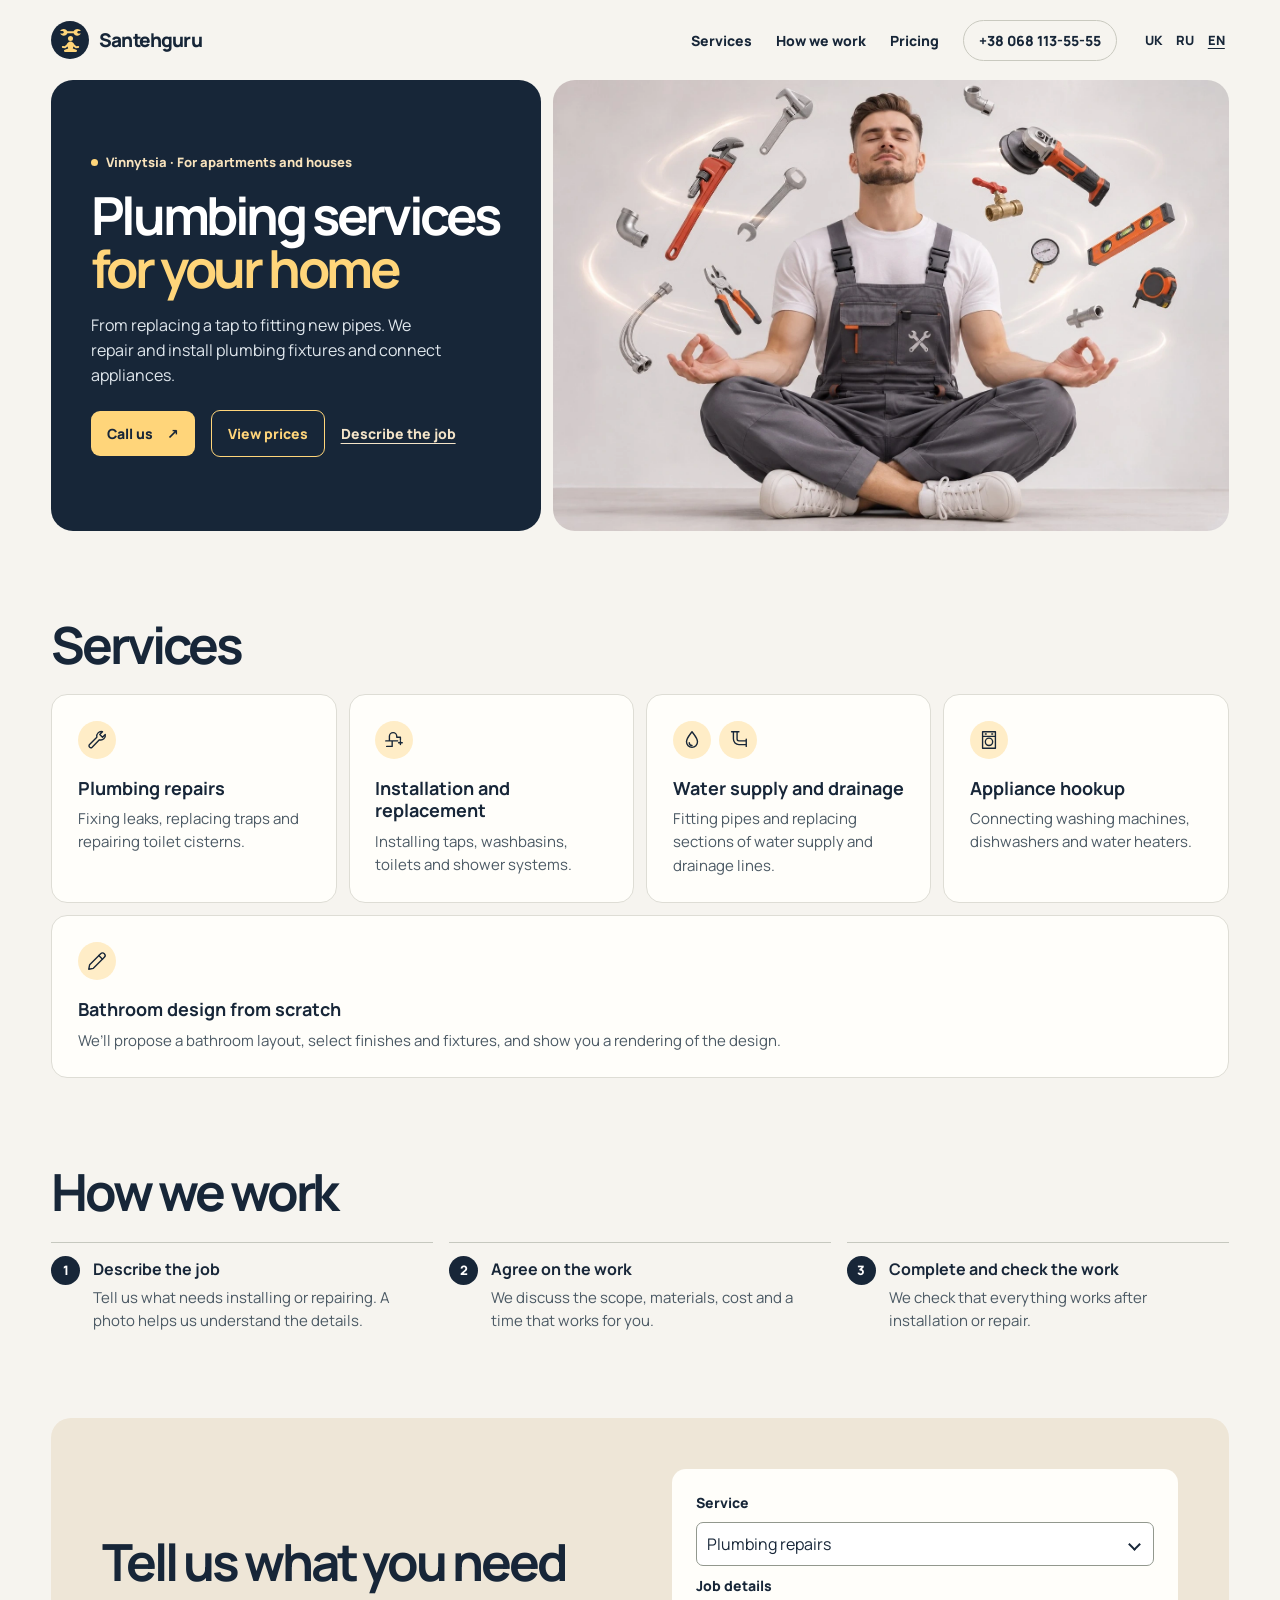
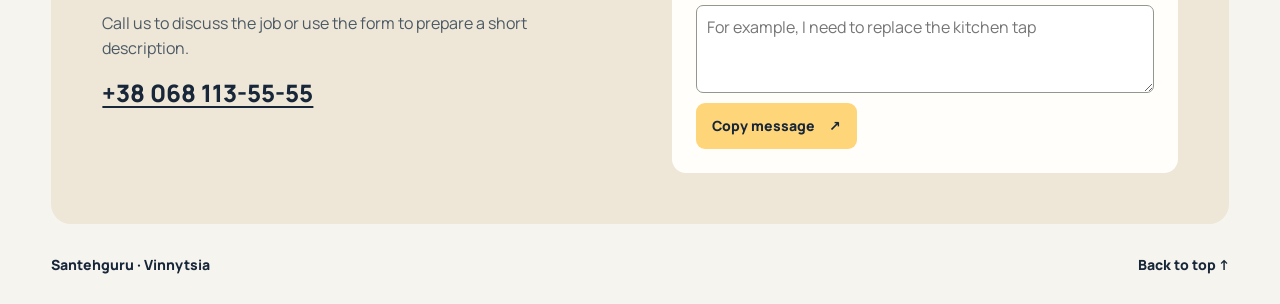
==== en/index.html @ f7ec122c "Create index.html" ====
<!doctype html>
<html lang="en">
<head>
<meta charset="utf-8">
<meta name="viewport" content="width=device-width, initial-scale=1">
<title>Santehguru — Plumbing services</title>
<meta name="description" content="Santehguru — Plumbing repairs, installation and replacement in Vinnytsia.">
<link rel="stylesheet" href="../style.css">
<script src="../app.js" defer></script>
</head>
<body>
<header class="wrap nav">
<a class="brand" href="#" aria-label="Santehguru, back to top"><span class="mark" aria-hidden="true"><svg width="27" height="27" viewBox="0 0 28 28" fill="currentColor" focusable="false"><path d="M7 2c1.8 0 3.2 1 3.8 2.5h6.4C17.8 3 19.2 2 21 2c1.7 0 3.1.9 3.8 2.2h-3l-1 1.3 1 1.3h3C24.1 8.1 22.7 9 21 9c-1.8 0-3.2-1-3.8-2.5h-6.4C10.2 8 8.8 9 7 9c-1.7 0-3.1-.9-3.8-2.2h3l1-1.3-1-1.3h-3C3.9 2.9 5.3 2 7 2Z"/><circle cx="14" cy="12" r="2.6"/><path d="M14 15c2 0 3 1.4 4 3.2l2 1.7 1.9-.2a1 1 0 1 1 .2 2l-2.7.3-2.4-1.7-.6 1.9 3.5 1.5c1.5.6 1 2.3-.5 2.3H8.6c-1.5 0-2-1.7-.5-2.3l3.5-1.5-.6-1.9L8.6 22l-2.7-.3a1 1 0 1 1 .2-2l1.9.2 2-1.7c1-1.8 2-3.2 4-3.2Z"/></svg></span> Santehguru</a>
<nav aria-label="Navigation"><a href="#services">Services</a><a href="#process">How we work</a><a href="../en/price.html">Pricing</a><a class="nav-button" href="tel:+380681135555">+38 068 113-55-55</a><span class="language-links" role="group" aria-label="Language"><a href="../index.html" hreflang="uk" lang="uk" aria-label="Українська">UK</a><a href="../ru/index.html" hreflang="ru" lang="ru" aria-label="Русский">RU</a><a href="../en/index.html" hreflang="en" lang="en" aria-label="English" aria-current="page">EN</a></span></nav>
</header>
<main class="wrap">
<section class="hero">
<div class="hero-copy">
<p class="eyebrow"><span aria-hidden="true"></span> Vinnytsia · For apartments and houses</p>
<h1>Plumbing services <em>for your home</em></h1>
<p class="intro">From replacing a tap to fitting new pipes. We repair and install plumbing fixtures and connect appliances.</p>
<div class="actions"><a class="button" href="tel:+380681135555">Call us <span aria-hidden="true">↗</span></a><a class="button price-link" href="../en/price.html">View prices</a><a class="draft-link" href="#request">Describe the job</a></div>
</div>
<div class="hero-image"><img src="../hero-background-fixed.webp" width="1536" height="1024" alt="A plumber meditates surrounded by plumbing tools"><img class="floating-tool" src="../hero-object-1.webp" alt="" width="145" height="170" style="left:30.013021%;top:0.976562%;width:9.440104%;--float-duration:5.0s;--float-delay:-0.00s"><img class="floating-tool" src="../hero-object-2-fixed.webp" alt="" width="219" height="327" style="left:15.364583%;top:10.644531%;width:14.257812%;--float-duration:5.55s;--float-delay:-0.73s"><img class="floating-tool" src="../hero-object-3-restored.webp" alt="" width="183" height="192" style="left:26.497396%;top:18.164062%;width:11.914062%;--float-duration:6.1s;--float-delay:-1.46s"><img class="floating-tool" src="../hero-object-4.webp" alt="" width="97" height="109" style="left:8.528646%;top:27.539062%;width:6.315104%;--float-duration:6.65s;--float-delay:-2.19s"><img class="floating-tool" src="../hero-object-5.webp" alt="" width="87" height="87" style="left:60.221354%;top:0.292969%;width:5.664062%;--float-duration:5.0s;--float-delay:-2.92s"><img class="floating-tool" src="../hero-object-6.webp" alt="" width="279" height="208" style="left:65.234375%;top:8.789062%;width:18.164062%;--float-duration:5.55s;--float-delay:-3.65s"><img class="floating-tool" src="../hero-object-7.webp" alt="" width="141" height="123" style="left:61.263021%;top:20.605469%;width:9.179688%;--float-duration:6.1s;--float-delay:-4.38s"><img class="floating-tool" src="../hero-object-8.webp" alt="" width="90" height="119" style="left:69.791667%;top:34.375000%;width:5.859375%;--float-duration:6.65s;--float-delay:-0.11s"><img class="floating-tool" src="../hero-object-9.webp" alt="" width="219" height="167" style="left:78.320312%;top:26.269531%;width:14.257812%;--float-duration:5.0s;--float-delay:-0.84s"><img class="floating-tool" src="../hero-object-10.webp" alt="" width="122" height="116" style="left:85.026042%;top:40.625000%;width:7.942708%;--float-duration:5.55s;--float-delay:-1.57s"><img class="floating-tool" src="../hero-object-11.webp" alt="" width="113" height="74" style="left:75.195312%;top:48.437500%;width:7.356771%;--float-duration:6.1s;--float-delay:-2.30s"><img class="floating-tool" src="../hero-object-12.webp" alt="" width="151" height="180" style="left:21.679688%;top:40.039062%;width:9.830729%;--float-duration:6.65s;--float-delay:-3.03s"><img class="floating-tool" src="../hero-object-13.webp" alt="" width="135" height="228" style="left:9.375000%;top:44.042969%;width:8.789062%;--float-duration:5.0s;--float-delay:-3.76s"></div>
</section>
<section id="services" class="services">
<h2>Services</h2>
<div class="cards">
<article><span aria-hidden="true"><svg width="22" height="22" viewBox="0 0 24 24" fill="none" stroke="currentColor" stroke-width="1.5" stroke-linecap="round" stroke-linejoin="round"><path d="M21 6a5 5 0 0 1-6.4 5.8l-7.9 8a2 2 0 0 1-2.8-2.9l7.9-7.9A5 5 0 0 1 18 3l-3 3 3 3z"/></svg></span><h3>Plumbing repairs</h3><p>Fixing leaks, replacing traps and repairing toilet cisterns.</p></article>
<article><span aria-hidden="true"><svg width="22" height="22" viewBox="0 0 24 24" fill="none" stroke="currentColor" stroke-width="1.5" stroke-linecap="round" stroke-linejoin="round"><path d="M3 13h13m-9 0V8a4 4 0 0 1 8 0v1h4v3m-9 1v6H4m13-4h4m-2-2v4"/></svg></span><h3>Installation and replacement</h3><p>Installing taps, washbasins, toilets and shower systems.</p></article>
<article><div class="service-icons" aria-hidden="true"><span aria-hidden="true"><svg width="22" height="22" viewBox="0 0 24 24" fill="none" stroke="currentColor" stroke-width="1.5" stroke-linecap="round" stroke-linejoin="round"><path d="M12 3c-3 4-6 7.1-6 11a6 6 0 0 0 12 0c0-3.9-3-7-6-11zM9 15a3 3 0 0 0 3 3"/></svg></span><span><svg width="22" height="22" viewBox="0 0 24 24" fill="none" stroke="currentColor" stroke-width="1.5" stroke-linecap="round" stroke-linejoin="round"><path d="M7 3v8a6 6 0 0 0 6 6h8m-10-14v8a2 2 0 0 0 2 2h8M5 3h8m8 8v8"/></svg></span></div><h3>Water supply and drainage</h3><p>Fitting pipes and replacing sections of water supply and drainage lines.</p></article>
<article><span aria-hidden="true"><svg width="22" height="22" viewBox="0 0 24 24" fill="none" stroke="currentColor" stroke-width="1.5" stroke-linecap="round" stroke-linejoin="round"><path d="M5 3h14v18H5zM5 8h14M8 5.5h1m6 0h1M16 14a4 4 0 1 1-8 0 4 4 0 0 1 8 0z"/></svg></span><h3>Appliance hookup</h3><p>Connecting washing machines, dishwashers and water heaters.</p></article>
<article class="design-service"><span aria-hidden="true"><svg width="22" height="22" viewBox="0 0 24 24" fill="none" stroke="currentColor" stroke-width="1.5" stroke-linecap="round" stroke-linejoin="round"><path d="m4 16-1 5 5-1L20 8a2.8 2.8 0 0 0-4-4L4 16Z"/><path d="m14 6 4 4"/></svg></span><h3>Bathroom design from scratch</h3><p>We’ll propose a bathroom layout, select finishes and fixtures, and show you a rendering of the design.</p></article>
</div>
</section>
<section id="process" class="process">
<h2>How we work</h2>
<ol>
<li><strong>Describe the job</strong><p>Tell us what needs installing or repairing. A photo helps us understand the details.</p></li>
<li><strong>Agree on the work</strong><p>We discuss the scope, materials, cost and a time that works for you.</p></li>
<li><strong>Complete and check the work</strong><p>We check that everything works after installation or repair.</p></li>
</ol>
</section>
<section id="request" class="request">
<div><h2>Tell us what you need</h2><p>Call us to discuss the job or use the form to prepare a short description.</p><a class="contact" href="tel:+380681135555">+38 068 113-55-55</a></div>
<form id="draft">
<label for="service">Service</label>
<select id="service"><option>Plumbing repairs</option><option>Installation and replacement</option><option>Water supply and drainage</option><option>Appliance hookup</option><option>Bathroom design from scratch</option><option>Other</option></select>
<label for="details">Job details</label>
<textarea id="details" required rows="3" maxlength="1500" placeholder="For example, I need to replace the kitchen tap"></textarea>
<button class="button" type="submit">Copy message <span aria-hidden="true">↗</span></button>
<p id="status" role="status"></p>
<textarea id="manual" rows="4" readonly aria-label="Prepared message" hidden></textarea>
</form>
</section>
</main>
<footer class="wrap">Santehguru · Vinnytsia <a href="#">Back to top ↑</a></footer>
</body>
</html>
---- style.css ----
@import url('https://fonts.googleapis.com/css2?family=Manrope:wght@400;500;600;700;800&display=swap');

:root {
  font-family: Manrope, system-ui, sans-serif;
  color: #172638;
  background: #f6f4ef;
  --ink: #172638;
  --muted: #4b5964;
  --paper: #fffefa;
  --line: #deddd5;
  --accent: #ffd57a;
}
* { box-sizing: border-box; }
body { margin: 0; }
.wrap { width: min(1240px, 92%); margin-inline: auto; }
a { color: inherit; text-decoration: none; }
.nav, .nav nav, footer { display: flex; align-items: center; justify-content: space-between; gap: 24px; }
.nav { min-height: 80px; }
.brand { display: inline-flex; align-items: center; gap: 10px; font-size: 19px; font-weight: 800; letter-spacing: -.045em; }
.mark { display: grid; place-items: center; width: 38px; height: 38px; border-radius: 50%; background: var(--ink); color: var(--accent); font-size: 24px; }
.nav nav { font-size: 14px; font-weight: 800; }
.nav nav a:hover, footer a:hover { text-decoration: underline; text-underline-offset: 4px; }
.nav-button { padding: 10px 15px; border: 1px solid #c9c9bf; border-radius: 100px; white-space: nowrap; }
.hero { display: grid; grid-template-columns: 42fr 58fr; align-items: stretch; gap: 12px; }
.hero-copy { display: flex; flex-direction: column; align-items: flex-start; justify-content: center; background: var(--ink); color: white; border-radius: 22px; padding: clamp(24px, 3.1vw, 48px); }
.hero-image { align-self: center; min-width: 0; overflow: hidden; border-radius: 22px; }
.hero-image img { display: block; width: 100%; height: auto; }
.eyebrow { display: flex; align-items: center; gap: 8px; color: #f7e2bc; font-size: 13px; font-weight: 800; }
.eyebrow span { width: 7px; height: 7px; flex: 0 0 auto; border-radius: 50%; background: var(--accent); }
h1, h2, h3, p { margin: 0; }
h1 { font-size: clamp(35px, 4.1vw, 61px); letter-spacing: -.065em; line-height: 1.01; margin: 18px 0; }
h1 em { font-style: normal; color: var(--accent); }
.intro { color: #e0e7ed; max-width: 36ch; line-height: 1.55; margin-bottom: 22px; }
.actions { display: flex; flex-wrap: wrap; align-items: center; gap: 12px 16px; }
.button { display: inline-flex; align-items: center; gap: 14px; background: var(--accent); color: var(--ink); border: 0; border-radius: 9px; padding: 13px 16px; font: 800 14px/1.4 Manrope, system-ui, sans-serif; cursor: pointer; }
.button:hover { background: #ffe5ab; }
.draft-link, .contact { text-decoration: underline; text-underline-offset: 4px; font-weight: 800; }
.draft-link { font-size: 14px; color: #f4e4c8; }
a:focus-visible, button:focus-visible, select:focus-visible, textarea:focus-visible { outline: 3px solid #a45b14; outline-offset: 4px; }
.hero a:focus-visible { outline-color: var(--accent); }
section[id] { scroll-margin-top: 24px; }
.services, .process { margin: clamp(44px, 7vw, 86px) 0; }
h2 { font-size: clamp(30px, 4vw, 52px); line-height: 1.08; letter-spacing: -.06em; margin-bottom: 22px; }
.cards { display: grid; grid-template-columns: repeat(4, minmax(0, 1fr)); gap: 12px; }
article { background: var(--paper); border: 1px solid var(--line); border-radius: 16px; padding: clamp(16px, 2vw, 27px); }
.design-service { grid-column: 1 / -1; }
article span { display: grid; place-items: center; width: 38px; height: 38px; background: #ffedc7; border-radius: 50%; font-size: 24px; margin-bottom: 18px; }
.service-icons { display: flex; gap: 8px; }
h3 { font-size: 18px; line-height: 1.25; margin-bottom: 8px; }
article p, .process p { font-size: 15px; line-height: 1.55; color: var(--muted); }
.process ol { display: grid; grid-template-columns: repeat(3, minmax(0, 1fr)); gap: 16px; padding: 0; list-style: none; counter-reset: step; }
.process li { position: relative; padding: 15px 12px 0 42px; border-top: 1px solid #c6c8bf; counter-increment: step; }
.process li::before { content: counter(step); position: absolute; left: 0; top: 13px; display: grid; place-items: center; width: 29px; height: 29px; border-radius: 50%; background: var(--ink); color: white; font-size: 13px; font-weight: 800; }
.process strong { display: block; margin-bottom: 6px; }
.request { display: grid; grid-template-columns: 1fr 1fr; gap: clamp(20px, 5vw, 65px); align-items: center; background: #eee6d7; border-radius: 20px; padding: clamp(20px, 4vw, 54px); }
.request p { max-width: 44ch; line-height: 1.55; color: var(--muted); }
.contact { display: inline-block; margin-top: 15px; font-size: clamp(18px, 2vw, 24px); }
form { display: grid; gap: 10px; background: var(--paper); border-radius: 14px; padding: clamp(14px, 2vw, 24px); }
label { font-weight: 800; font-size: 14px; }
textarea, select { width: 100%; font: inherit; background: white; color: var(--ink); border: 1px solid #92988e; border-radius: 7px; padding: 10px; }
textarea { resize: vertical; }
form button { justify-self: start; }
#status:empty { display: none; }
footer { min-height: 80px; font-size: 14px; font-weight: 800; }
@media (max-width: 900px) {
  .hero { grid-template-columns: 1fr; gap: 8px; }
  .hero-copy { padding: clamp(22px, 5vw, 48px); }
  .cards { grid-template-columns: repeat(2, minmax(0, 1fr)); }
}
@media (max-width: 650px) {
  .nav { min-height: 68px; gap: 8px; }
  .nav nav a:not(.nav-button) { display: none; }
  .brand { font-size: 16px; gap: 6px; }
  .mark { width: 32px; height: 32px; font-size: 19px; }
  .nav-button { padding: 8px 10px; font-size: 12px; }
  .request, .process ol { grid-template-columns: 1fr; }
}
@media (max-width: 370px) {
  .cards { grid-template-columns: 1fr; }
}

.price-link {
  background: transparent;
  border: 1px solid var(--accent);
  color: var(--accent);
}
.price-link:hover { background: #ffffff14; }
.price-page { width: min(900px, 92%); }
.price-heading .intro { max-width: 60ch; margin-bottom: 0; }
.price-table {
  margin-block: 20px;
  overflow: hidden;
  border: 1px solid var(--line);
  border-radius: 16px;
  background: var(--paper);
}
.price-table table { width: 100%; border-collapse: collapse; }
.price-table th, .price-table td {
  padding: 14px clamp(12px, 3vw, 28px);
  text-align: left;
}
.price-table thead { background: #eee6d7; }
.price-table tbody tr { border-top: 1px solid var(--line); }
.price-table tr > :last-child {
  text-align: right;
  white-space: nowrap;
  font-variant-numeric: tabular-nums;
  font-weight: 800;
}
.price-back { margin: 0; font-size: 14px; }

@media (prefers-reduced-motion: no-preference) {
  html { scroll-behavior: smooth; }
}

.service-dropdown { position: relative; min-width: 0; }
.service-dropdown summary {
  display: flex;
  align-items: center;
  justify-content: space-between;
  gap: 10px;
  min-height: 44px;
  padding: 10px;
  border: 1px solid #92988e;
  border-radius: 7px;
  background: white;
  color: var(--ink);
  cursor: pointer;
  list-style: none;
}
.service-dropdown summary::-webkit-details-marker { display: none; }
.service-dropdown summary::after {
  content: "";
  width: 7px;
  height: 7px;
  flex: none;
  margin-right: 4px;
  border: solid currentColor;
  border-width: 0 2px 2px 0;
  transform: rotate(45deg);
}
.service-dropdown[open] summary::after { transform: rotate(225deg); }
.service-dropdown summary:focus-visible { outline: 3px solid #a45b14; outline-offset: 4px; }
.service-dropdown ul {
  position: absolute;
  z-index: 2;
  inset: calc(100% + 4px) 0 auto;
  max-height: min(18rem, 45vh);
  overflow-y: auto;
  margin: 0;
  padding: 4px;
  border: 1px solid #92988e;
  border-radius: 7px;
  background: white;
  list-style: none;
}
.service-dropdown button {
  width: 100%;
  min-height: 44px;
  padding: 8px 10px;
  border: 0;
  border-radius: 4px;
  background: white;
  color: var(--ink);
  font: inherit;
  text-align: left;
  cursor: pointer;
}
.service-dropdown button:hover,
.service-dropdown button[aria-pressed="true"] { background: #ffe5ab; }

.language-links { display: inline-flex; align-items: center; gap: .35rem; white-space: nowrap; }
.language-links a { padding: .25rem; font-size: .8rem; }
.language-links a[aria-current="page"] { text-decoration: underline; text-underline-offset: .2em; }

@media (prefers-reduced-motion: no-preference) {
  main.wrap {
    animation: page-appear 450ms ease-in-out;
  }

  @keyframes page-appear {
    from { opacity: 0; }
    to { opacity: 1; }
  }
}

.hero-image { position: relative; }
.hero-image .floating-tool { position: absolute; pointer-events: none; }

@media (prefers-reduced-motion: no-preference) {
  .floating-tool { animation: tool-float var(--float-duration) ease-in-out var(--float-delay) infinite alternate; }

  @keyframes tool-float {
    from { transform: translate(-2px, -6px) rotate(-2deg); }
    to { transform: translate(2px, 6px) rotate(2deg); }
  }
}

body {
  -webkit-user-select: none;
  user-select: none;
}

input, textarea, [contenteditable="true"] {
  -webkit-user-select: text;
  user-select: text;
}
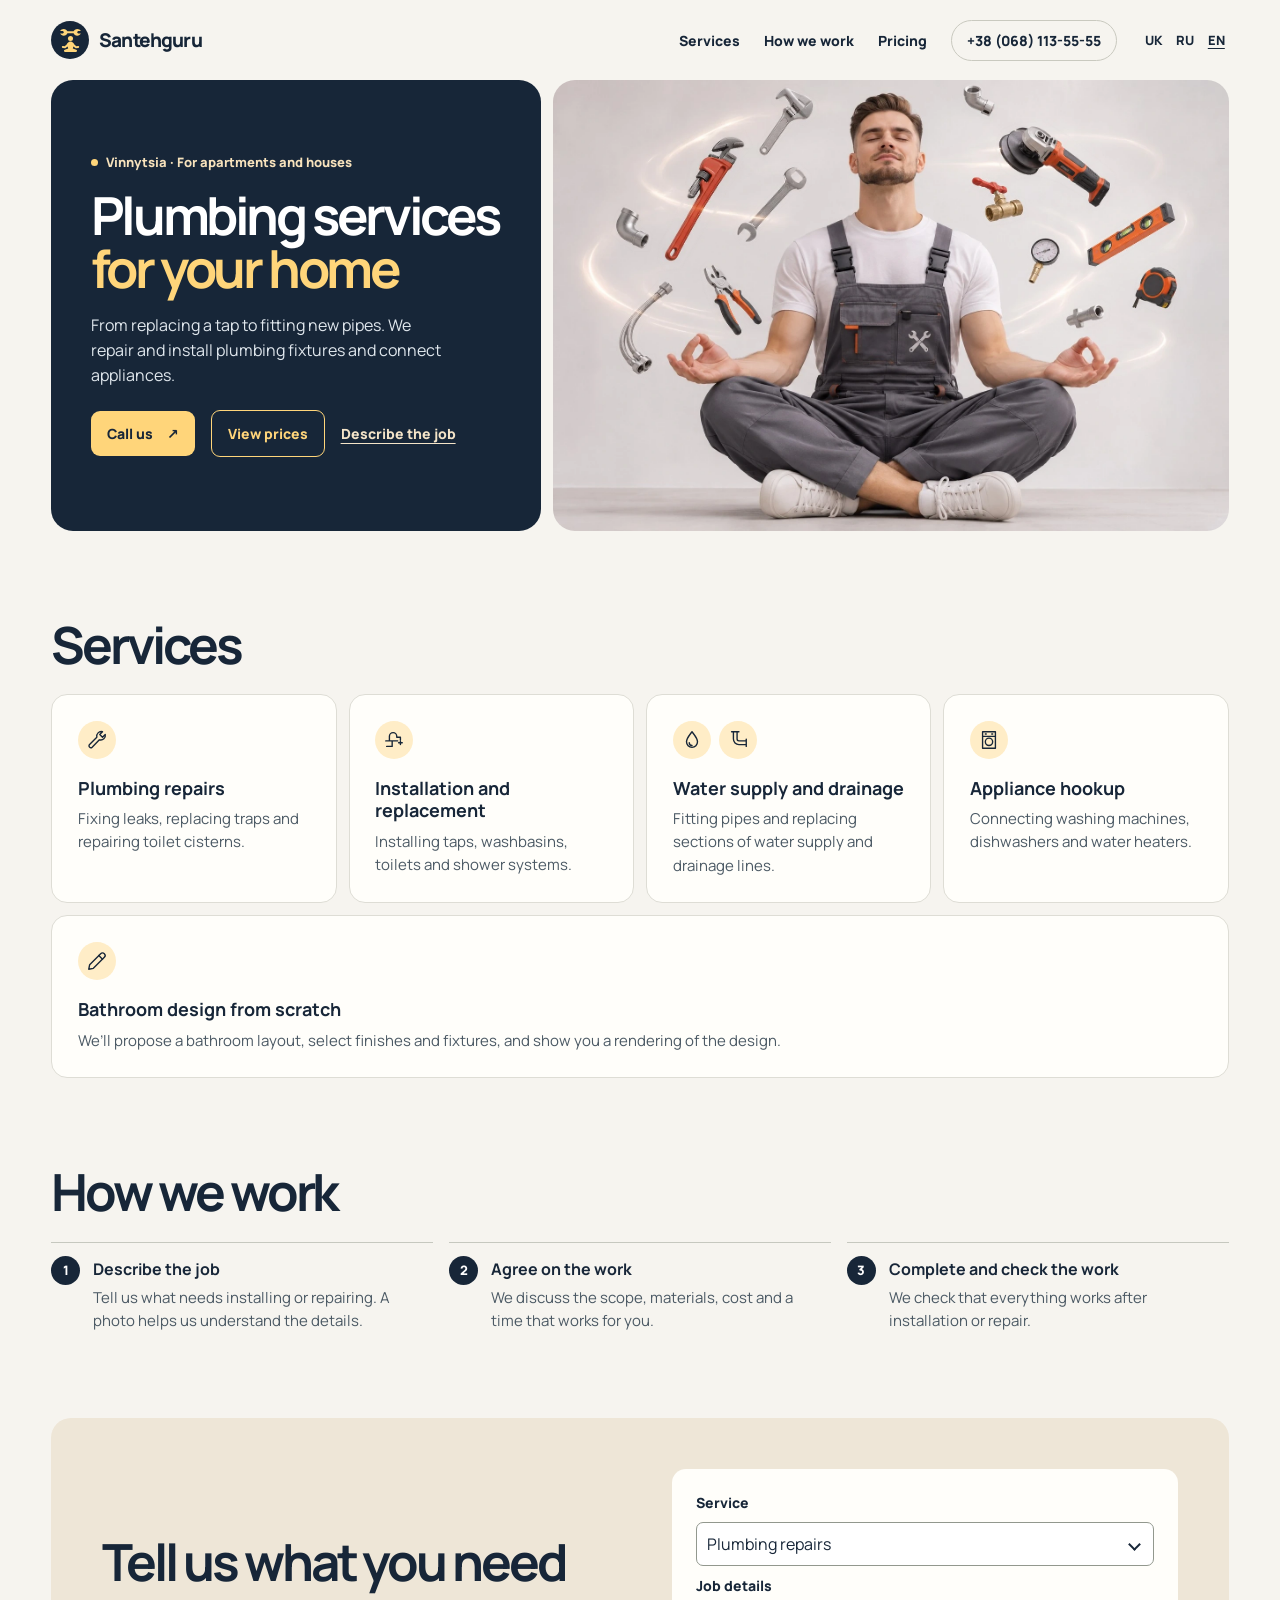
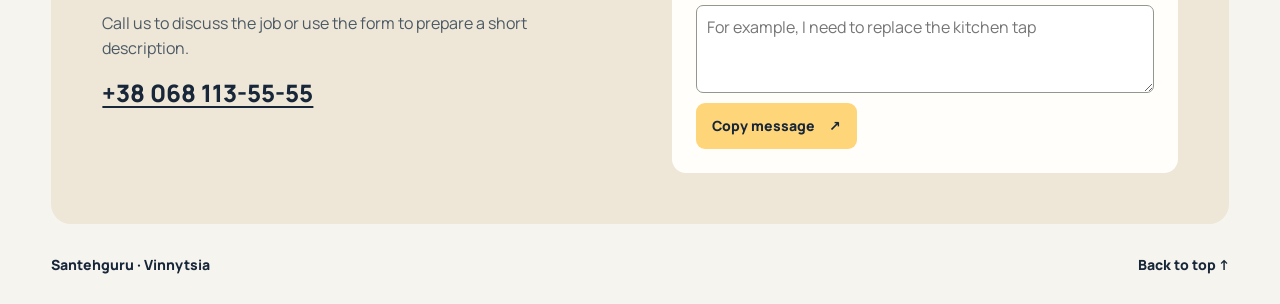
==== commit cef7f795: "Update index.html" ====
--- a/en/index.html
+++ b/en/index.html
@@ -11,7 +11,7 @@
 <body>
 <header class="wrap nav">
 <a class="brand" href="#" aria-label="Santehguru, back to top"><span class="mark" aria-hidden="true"><svg width="27" height="27" viewBox="0 0 28 28" fill="currentColor" focusable="false"><path d="M7 2c1.8 0 3.2 1 3.8 2.5h6.4C17.8 3 19.2 2 21 2c1.7 0 3.1.9 3.8 2.2h-3l-1 1.3 1 1.3h3C24.1 8.1 22.7 9 21 9c-1.8 0-3.2-1-3.8-2.5h-6.4C10.2 8 8.8 9 7 9c-1.7 0-3.1-.9-3.8-2.2h3l1-1.3-1-1.3h-3C3.9 2.9 5.3 2 7 2Z"/><circle cx="14" cy="12" r="2.6"/><path d="M14 15c2 0 3 1.4 4 3.2l2 1.7 1.9-.2a1 1 0 1 1 .2 2l-2.7.3-2.4-1.7-.6 1.9 3.5 1.5c1.5.6 1 2.3-.5 2.3H8.6c-1.5 0-2-1.7-.5-2.3l3.5-1.5-.6-1.9L8.6 22l-2.7-.3a1 1 0 1 1 .2-2l1.9.2 2-1.7c1-1.8 2-3.2 4-3.2Z"/></svg></span> Santehguru</a>
-<nav aria-label="Navigation"><a href="#services">Services</a><a href="#process">How we work</a><a href="../en/price.html">Pricing</a><a class="nav-button" href="tel:+380681135555">+38 068 113-55-55</a><span class="language-links" role="group" aria-label="Language"><a href="../index.html" hreflang="uk" lang="uk" aria-label="Українська">UK</a><a href="../ru/index.html" hreflang="ru" lang="ru" aria-label="Русский">RU</a><a href="../en/index.html" hreflang="en" lang="en" aria-label="English" aria-current="page">EN</a></span></nav>
+<nav aria-label="Navigation"><a href="#services">Services</a><a href="#process">How we work</a><a href="../en/price.html">Pricing</a><a class="nav-button" href="tel:+380681135555">+38 (068) 113-55-55</a><span class="language-links" role="group" aria-label="Language"><a href="../index.html" hreflang="uk" lang="uk" aria-label="Українська">UK</a><a href="../ru/index.html" hreflang="ru" lang="ru" aria-label="Русский">RU</a><a href="../en/index.html" hreflang="en" lang="en" aria-label="English" aria-current="page">EN</a></span></nav>
 </header>
 <main class="wrap">
 <section class="hero">
